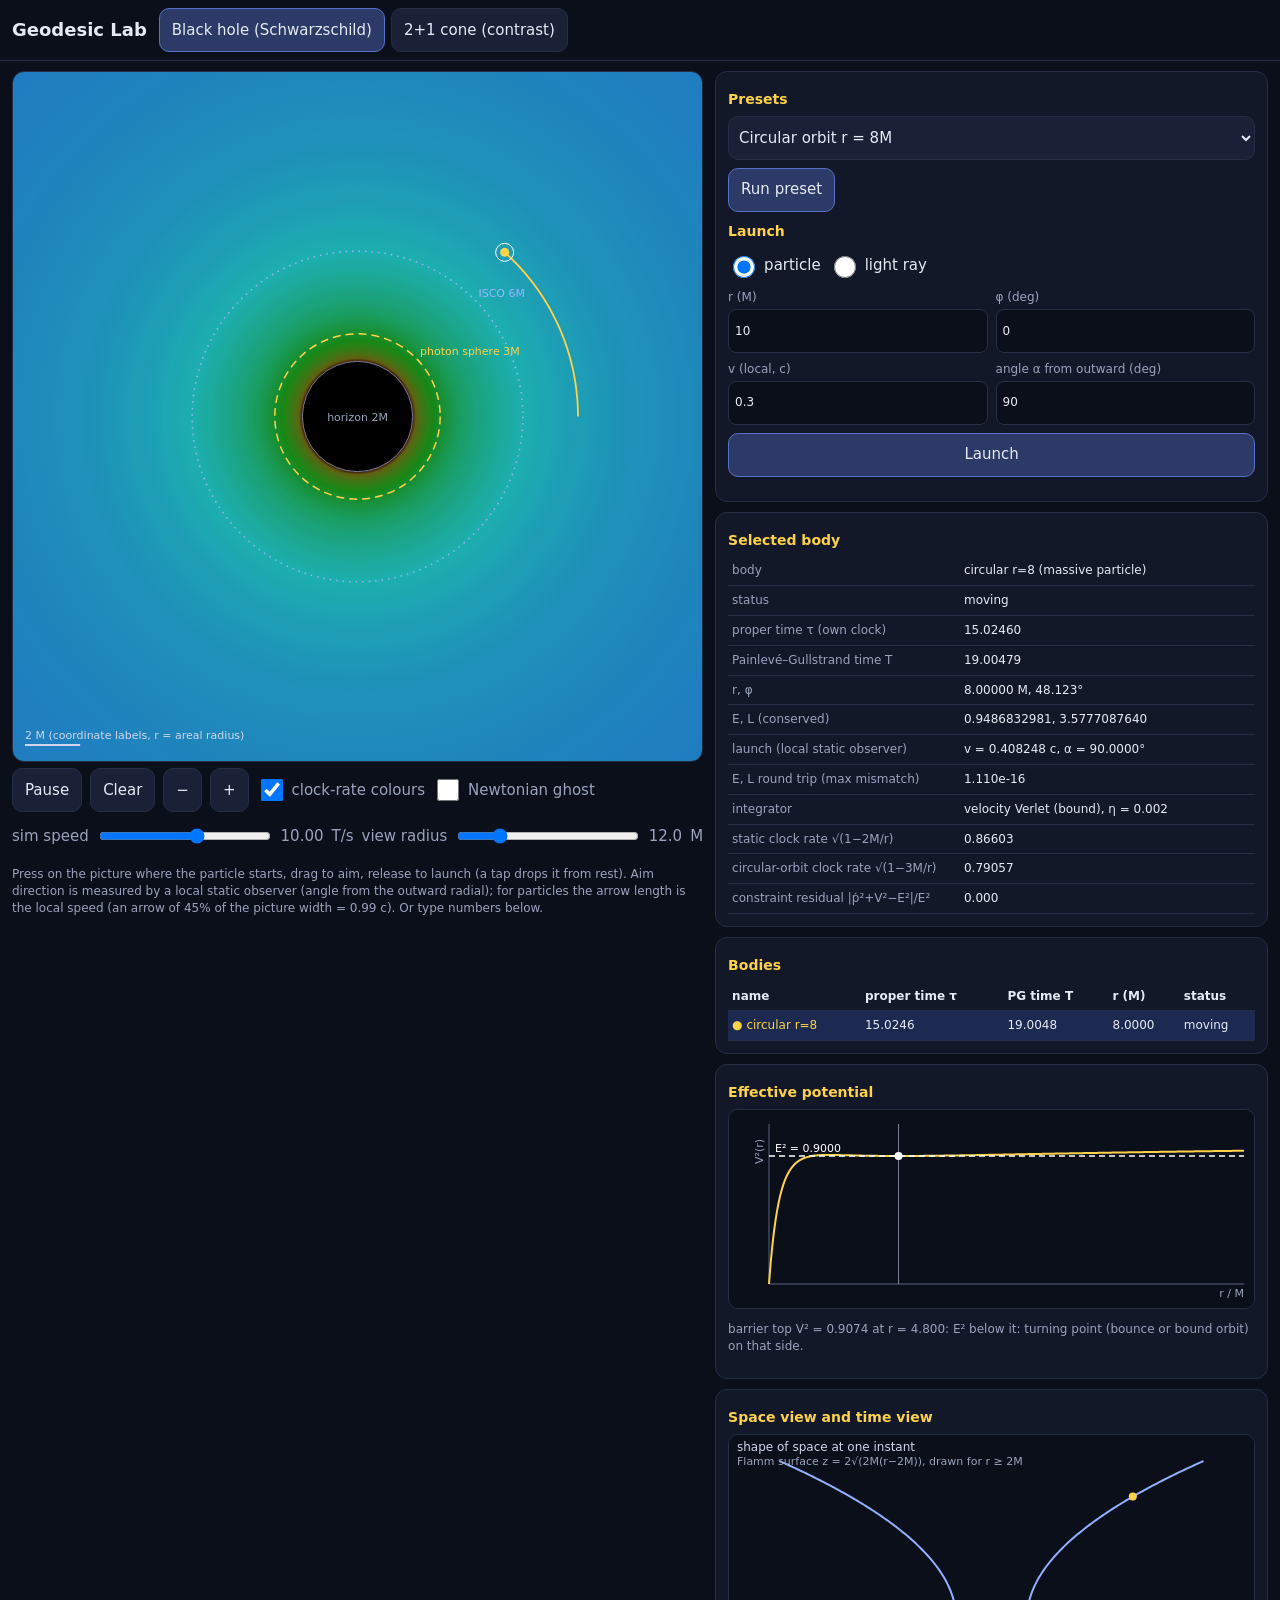
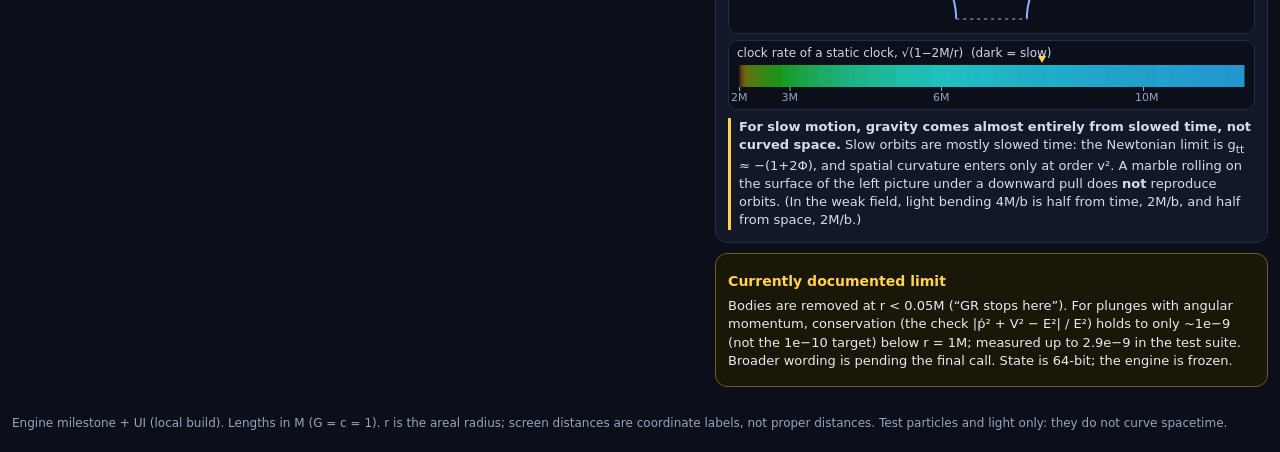
==== index.html @ 3dfef765 "step6: UI v1 (index.html, ui/*.js, style.css), headless smoke test + screenshots, asserts re-run (0 " ====
<!DOCTYPE html>
<html lang="en">
<head>
<meta charset="utf-8">
<meta name="viewport" content="width=device-width, initial-scale=1, viewport-fit=cover">
<title>Geodesic Lab: Schwarzschild orbits, light bending, horizon crossing</title>
<link rel="icon" href="data:,">
<link rel="stylesheet" href="style.css">
</head>
<body>
<header>
  <h1>Geodesic Lab</h1>
  <nav class="tabs" role="tablist">
    <button id="tab-bh" class="tab on" role="tab">Black hole (Schwarzschild)</button>
    <button id="tab-cone" class="tab" role="tab">2+1 cone (contrast)</button>
  </nav>
</header>

<main id="bh">
  <section class="stage">
    <canvas id="main" aria-label="top-down view in r and phi"></canvas>
    <div class="row bar">
      <button id="pause" class="btn">Pause</button>
      <button id="clear" class="btn">Clear</button>
      <button id="zoomout" class="btn" aria-label="zoom out">&minus;</button>
      <button id="zoomin" class="btn" aria-label="zoom in">+</button>
      <label class="tog"><input type="checkbox" id="clockmap" checked> clock-rate colours</label>
      <label class="tog"><input type="checkbox" id="ghost"> Newtonian ghost</label>
    </div>
    <div class="row bar">
      <label class="grow">sim speed <input type="range" id="speed" min="-1.5" max="2.8" step="0.01" value="1"> <span id="speedv"></span> T/s</label>
      <label class="grow">view radius <input type="range" id="view" min="0.5" max="3.3" step="0.01" value="1.2"> <span id="viewv"></span> M</label>
    </div>
    <p class="hint">Press on the picture where the particle starts, drag to aim, release to launch (a tap drops it from rest). Aim direction is measured by a local static observer (angle from the outward radial); for particles the arrow length is the local speed (an arrow of 45% of the picture width = 0.99 c). Or type numbers below.</p>
  </section>

  <section class="side">
    <div class="card">
      <h2>Presets</h2>
      <div class="row"><select id="preset"></select><button id="runpreset" class="btn primary">Run preset</button></div>
      <h2>Launch</h2>
      <div class="row kind"><label><input type="radio" name="kind" value="massive" checked> particle</label><label><input type="radio" name="kind" value="light"> light ray</label></div>
      <div class="grid4">
        <label>r (M) <input type="number" id="in-r" value="10" step="0.5" min="2.01"></label>
        <label>&phi; (deg) <input type="number" id="in-phi" value="0" step="5"></label>
        <label id="lab-v">v (local, c) <input type="number" id="in-v" value="0.3" step="0.05" min="0" max="0.99"></label>
        <label>angle &alpha; from outward (deg) <input type="number" id="in-alpha" value="90" step="5"></label>
      </div>
      <button id="launch" class="btn primary wide">Launch</button>
    </div>

    <div class="card" id="readout">
      <h2>Selected body</h2>
      <div id="ro"></div>
    </div>

    <div class="card">
      <h2>Bodies</h2>
      <table id="bodies"><thead><tr><th>name</th><th>proper time &tau;</th><th>PG time T</th><th>r (M)</th><th>status</th></tr></thead><tbody></tbody></table>
    </div>

    <div class="card">
      <h2>Effective potential</h2>
      <canvas id="pot" class="panel"></canvas>
      <p id="potnote" class="small"></p>
    </div>

    <div class="card">
      <h2>Space view and time view</h2>
      <canvas id="flamm" class="panel"></canvas>
      <canvas id="clock" class="panel strip"></canvas>
      <p class="caption"><b>For slow motion, gravity comes almost entirely from slowed time, not curved space.</b> Slow orbits are mostly slowed time: the Newtonian limit is g<sub>tt</sub> &asymp; &minus;(1+2&Phi;), and spatial curvature enters only at order v&sup2;. A marble rolling on the surface of the left picture under a downward pull does <b>not</b> reproduce orbits. (In the weak field, light bending 4M/b is half from time, 2M/b, and half from space, 2M/b.)</p>
    </div>

    <div class="card limit" id="limit">
      <h2>Currently documented limit</h2>
      <p>Bodies are removed at r &lt; 0.05M (&ldquo;GR stops here&rdquo;). For plunges with angular momentum, conservation (the check |&#7765;&sup2; + V&sup2; &minus; E&sup2;| / E&sup2;) holds to only ~1e&minus;9 (not the 1e&minus;10 target) below r = 1M; measured up to 2.9e&minus;9 in the test suite. Broader wording is pending the final call. State is 64-bit; the engine is frozen.</p>
    </div>
  </section>
</main>

<main id="cone" hidden>
  <section class="stage">
    <div class="two"><canvas id="cone-cone" class="panel big"></canvas><canvas id="cone-plane" class="panel big"></canvas></div>
    <div class="row bar">
      <button id="cone-play" class="btn">Pause</button>
      <label class="grow">mass m (G = 1) <input type="range" id="cone-m" min="0.02" max="0.12" step="0.002" value="0.08"> <span id="cone-mv"></span></label>
      <label class="grow">ray offset b <input type="range" id="cone-b" min="1" max="6" step="0.1" value="3"> <span id="cone-bv"></span></label>
    </div>
  </section>
  <section class="side">
    <div class="card"><h2>2+1 gravity: no pull, only lensing</h2><div id="cone-ro"></div>
      <p class="small">A point mass m in 2+1 gravity leaves space flat everywhere except at m. Cut a wedge of deficit angle &delta; = 8&pi;Gm and glue its edges: a cone. Geodesics are straight lines on the unrolled plane. Particles at rest stay at rest (green dots do not move), there is no horizon, no static-clock slowdown (clock rate 1 everywhere), no orbits. Two parallel rays passing either side of m cross: lensing without a pull. Range shown: &delta; &lt; &pi; so the rays meet the wedge ahead.</p></div>
  </section>
</main>

<footer class="small">Engine milestone + UI (local build). Lengths in M (G = c = 1). r is the areal radius; screen distances are coordinate labels, not proper distances. Test particles and light only: they do not curve spacetime.</footer>

<script src="src/engine.js"></script>
<script src="ui/ref_values.js"></script>
<script src="ui/sim.js"></script>
<script src="ui/draw.js"></script>
<script src="ui/cone.js"></script>
<script src="ui/app.js"></script>
</body>
</html>
---- style.css ----
:root { --bg:#0b0f1a; --card:#121827; --line:#262e45; --fg:#e6eaf5; --dim:#9aa3bd; --acc:#ffd24a; }
* { box-sizing: border-box; }
html, body { margin:0; background:var(--bg); color:var(--fg); font:15px/1.4 system-ui,-apple-system,"Segoe UI",Roboto,sans-serif; -webkit-text-size-adjust:100%; }
header { display:flex; align-items:center; gap:12px; flex-wrap:wrap; padding:8px 12px; padding-top:max(8px, env(safe-area-inset-top)); border-bottom:1px solid var(--line); }
h1 { font-size:18px; margin:0; }
h2 { font-size:14px; margin:10px 0 6px; color:var(--acc); }
.tabs { display:flex; gap:6px; flex-wrap:wrap; }
.tab, .btn { min-height:44px; padding:8px 12px; border-radius:10px; border:1px solid var(--line); background:#1a2136; color:var(--fg); font:inherit; cursor:pointer; touch-action:manipulation; }
.tab.on, .btn.primary { background:#2b3a66; border-color:#5870c7; }
.btn.wide { width:100%; margin-top:8px; }
main { display:grid; grid-template-columns:minmax(0,1.25fr) minmax(300px,1fr); gap:12px; padding:10px 12px; }
main[hidden] { display:none; }
.stage, .side { min-width:0; }
canvas#main { width:100%; aspect-ratio:1/1; max-height:78vh; background:#05070d; border:1px solid var(--line); border-radius:12px; touch-action:none; display:block; }
.panel { width:100%; height:200px; display:block; background:var(--bg); border:1px solid var(--line); border-radius:10px; margin:6px 0; }
.panel.strip { height:70px; }
.panel.big { height:340px; }
.two { display:grid; grid-template-columns:1fr 1fr; gap:8px; }
.card { background:var(--card); border:1px solid var(--line); border-radius:12px; padding:8px 12px 12px; margin-bottom:10px; }
.row { display:flex; gap:8px; align-items:center; flex-wrap:wrap; margin:6px 0; }
.bar .grow { flex:1 1 220px; flex-wrap:wrap; display:flex; gap:8px; align-items:center; color:var(--dim); }
.bar input[type=range] { flex:1; min-width:90px; height:32px; }
.tog { display:flex; align-items:center; gap:6px; min-height:44px; color:var(--dim); }
.tog input, .kind input { width:22px; height:22px; }
.kind label { display:flex; align-items:center; gap:6px; min-height:36px; }
select { flex:1; min-height:44px; background:#1a2136; color:var(--fg); border:1px solid var(--line); border-radius:10px; padding:6px; font:inherit; max-width:100%; }
.grid4 { display:grid; grid-template-columns:1fr 1fr; gap:8px; }
.grid4 label { display:flex; flex-direction:column; gap:3px; font-size:12px; color:var(--dim); }
input[type=number] { min-height:44px; background:#0b0f1a; color:var(--fg); border:1px solid var(--line); border-radius:8px; padding:6px; font:inherit; width:100%; }
.hint, .small, footer { color:var(--dim); font-size:12px; }
.caption { font-size:13px; color:#d7dcec; border-left:3px solid var(--acc); padding-left:8px; margin:8px 0 0; }
.limit { border-color:#7a5a1a; background:#1a1608; }
.limit p { margin:4px 0; font-size:13px; }
table { width:100%; border-collapse:collapse; font-size:12px; }
th, td { text-align:left; padding:6px 4px; border-bottom:1px solid var(--line); }
tr.sel td { background:#1c2a52; }
tbody tr { cursor:pointer; }
#ro table td:first-child { color:var(--dim); width:44%; }
#ro .note { font-size:12px; color:#ffcf8a; margin-top:6px; }
footer { padding:8px 12px 20px; }
@media (max-width: 820px) { main { grid-template-columns:minmax(0,1fr); } .two { grid-template-columns:1fr; } .panel.big { height:300px; } canvas#main { max-height:70vh; } }
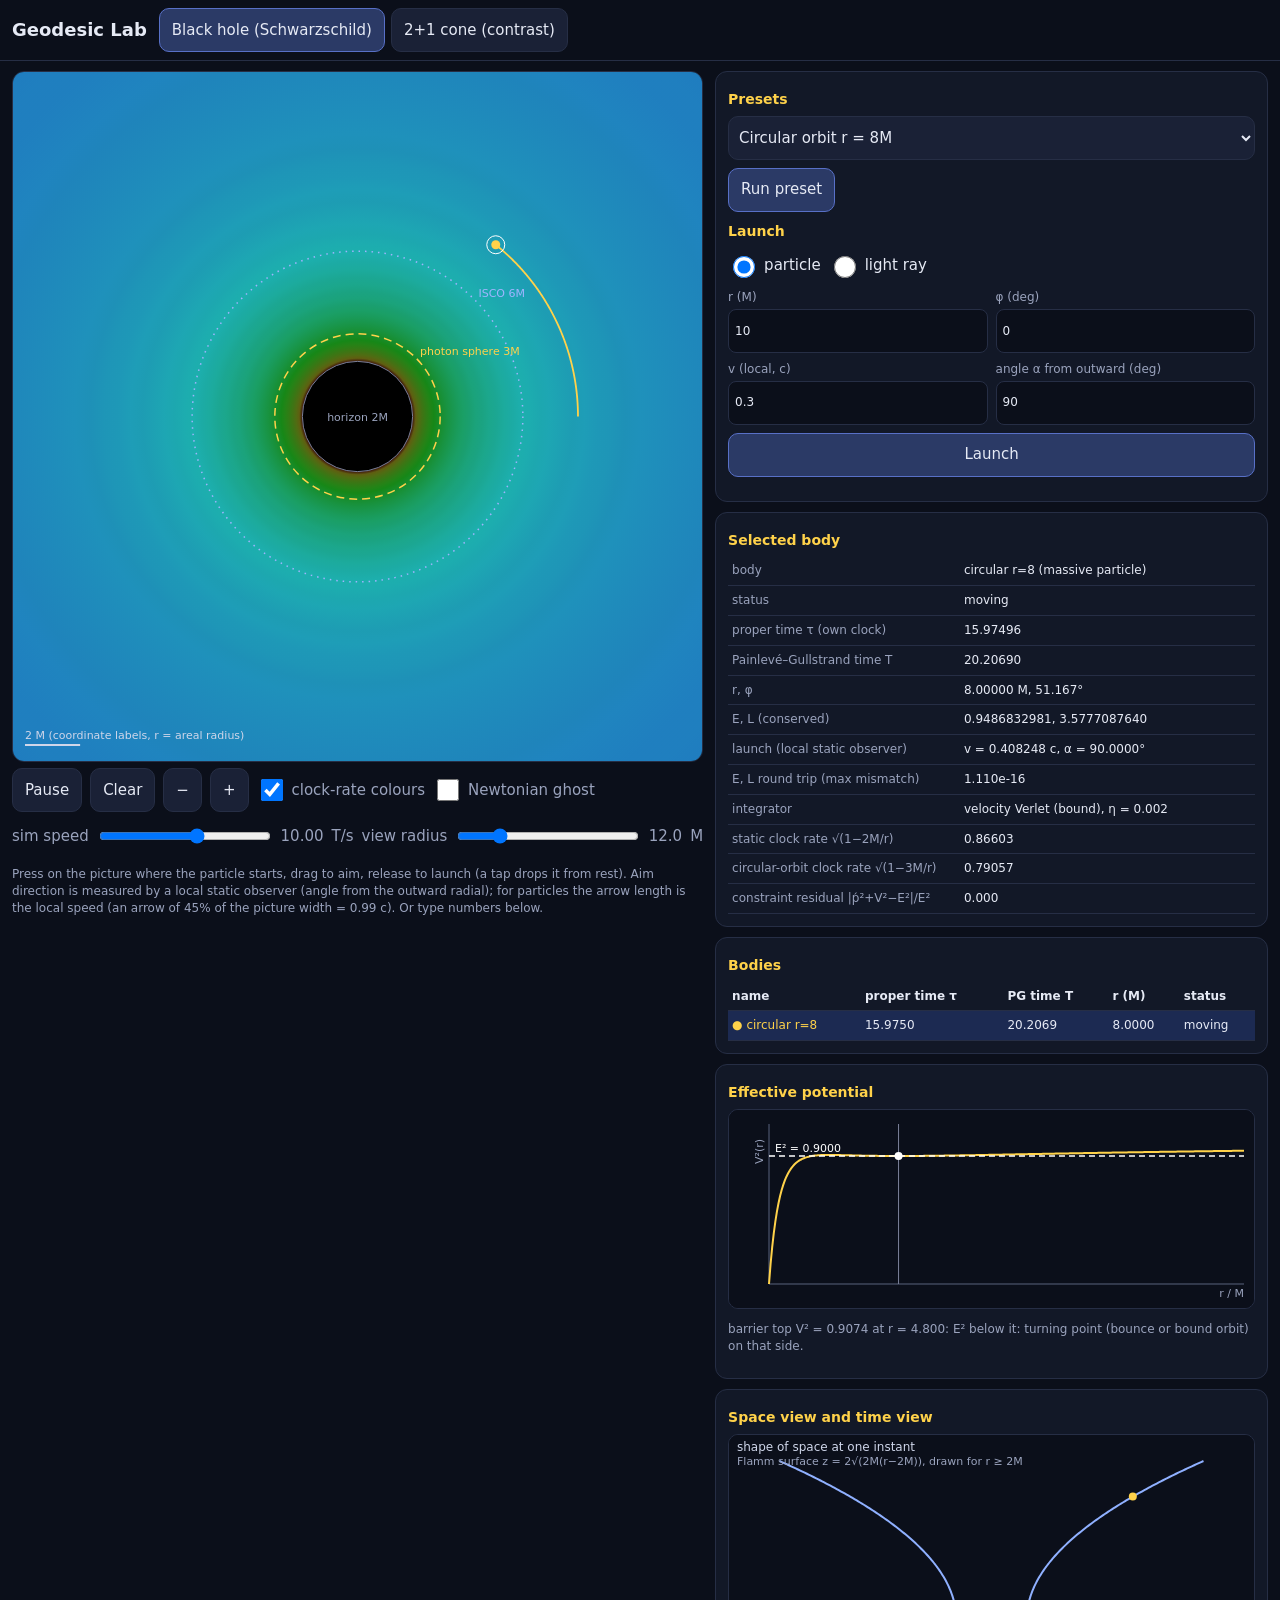
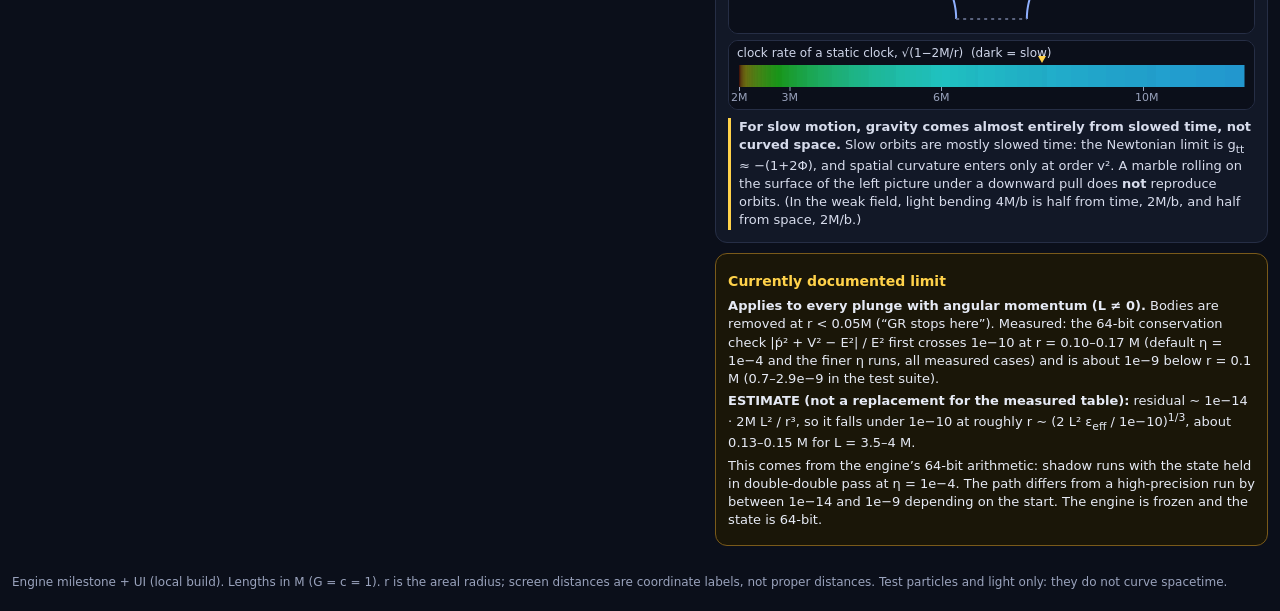
==== commit c2bdae9a: "step7: limit-card wording (measured + labelled estimate), cone delta<pi display-choice text, README;" ====
--- a/index.html
+++ b/index.html
@@ -74,7 +74,9 @@
 
     <div class="card limit" id="limit">
       <h2>Currently documented limit</h2>
-      <p>Bodies are removed at r &lt; 0.05M (&ldquo;GR stops here&rdquo;). For plunges with angular momentum, conservation (the check |&#7765;&sup2; + V&sup2; &minus; E&sup2;| / E&sup2;) holds to only ~1e&minus;9 (not the 1e&minus;10 target) below r = 1M; measured up to 2.9e&minus;9 in the test suite. Broader wording is pending the final call. State is 64-bit; the engine is frozen.</p>
+      <p><b>Applies to every plunge with angular momentum (L &ne; 0).</b> Bodies are removed at r &lt; 0.05M (&ldquo;GR stops here&rdquo;). Measured: the 64-bit conservation check |&#7765;&sup2; + V&sup2; &minus; E&sup2;| / E&sup2; first crosses 1e&minus;10 at r = 0.10&ndash;0.17 M (default &eta; = 1e&minus;4 and the finer &eta; runs, all measured cases) and is about 1e&minus;9 below r = 0.1 M (0.7&ndash;2.9e&minus;9 in the test suite).</p>
+      <p><b>ESTIMATE (not a replacement for the measured table):</b> residual &sim; 1e&minus;14 &middot; 2M L&sup2; / r&sup3;, so it falls under 1e&minus;10 at roughly r &sim; (2 L&sup2; &epsilon;<sub>eff</sub> / 1e&minus;10)<sup>1/3</sup>, about 0.13&ndash;0.15 M for L = 3.5&ndash;4 M.</p>
+      <p>This comes from the engine&rsquo;s 64-bit arithmetic: shadow runs with the state held in double-double pass at &eta; = 1e&minus;4. The path differs from a high-precision run by between 1e&minus;14 and 1e&minus;9 depending on the start. The engine is frozen and the state is 64-bit.</p>
     </div>
   </section>
 </main>
@@ -90,7 +92,7 @@
   </section>
   <section class="side">
     <div class="card"><h2>2+1 gravity: no pull, only lensing</h2><div id="cone-ro"></div>
-      <p class="small">A point mass m in 2+1 gravity leaves space flat everywhere except at m. Cut a wedge of deficit angle &delta; = 8&pi;Gm and glue its edges: a cone. Geodesics are straight lines on the unrolled plane. Particles at rest stay at rest (green dots do not move), there is no horizon, no static-clock slowdown (clock rate 1 everywhere), no orbits. Two parallel rays passing either side of m cross: lensing without a pull. Range shown: &delta; &lt; &pi; so the rays meet the wedge ahead.</p></div>
+      <p class="small">A point mass m in 2+1 gravity leaves space flat everywhere except at m. Cut a wedge of deficit angle &delta; = 8&pi;Gm and glue its edges: a cone. Geodesics are straight lines on the unrolled plane. Particles at rest stay at rest (green dots do not move), there is no horizon, no static-clock slowdown (clock rate 1 everywhere), no orbits. Two parallel rays passing either side of m cross: lensing without a pull. The &delta; &lt; &pi; range of the slider is a display choice (so the rays meet the wedge ahead); larger deficit angles, up to 2&pi;, are still valid 2+1 physics.</p></div>
   </section>
 </main>
 
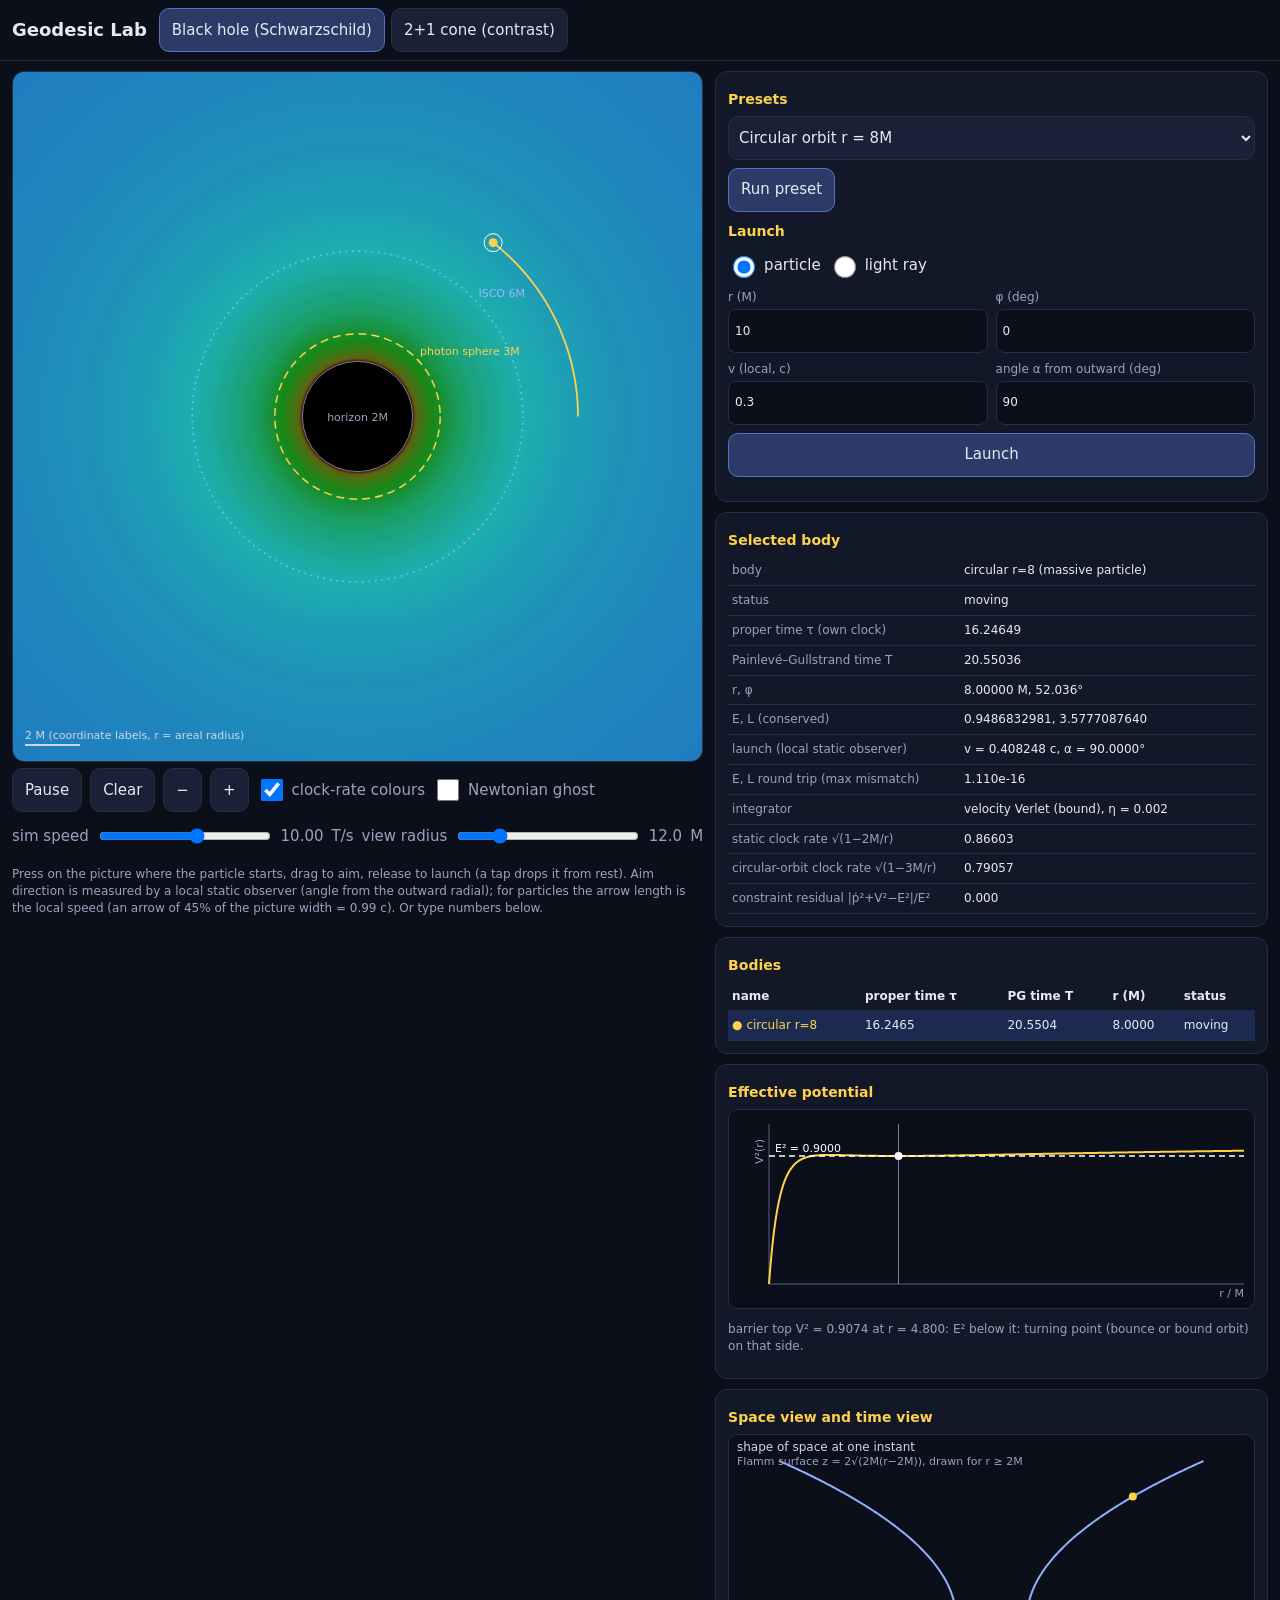
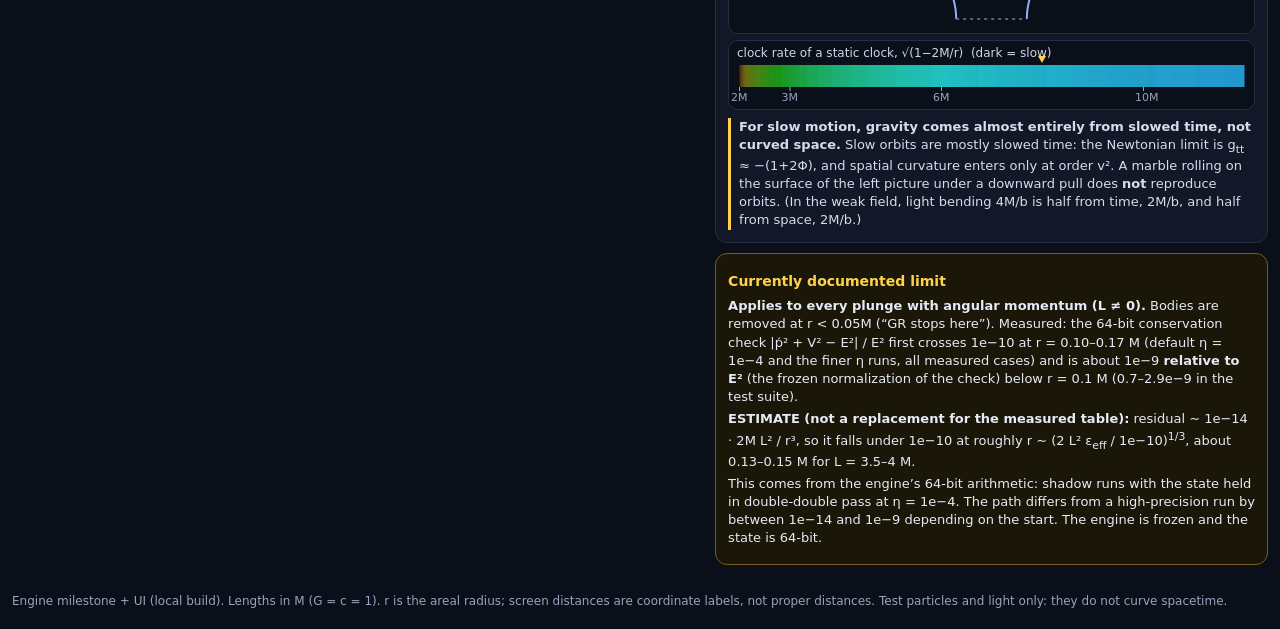
==== commit 85ae43ee: "step8: plunge residual plots redrawn (shadow vs 64-bit), playback-independence check + J asserts, sp" ====
--- a/index.html
+++ b/index.html
@@ -74,7 +74,7 @@
 
     <div class="card limit" id="limit">
       <h2>Currently documented limit</h2>
-      <p><b>Applies to every plunge with angular momentum (L &ne; 0).</b> Bodies are removed at r &lt; 0.05M (&ldquo;GR stops here&rdquo;). Measured: the 64-bit conservation check |&#7765;&sup2; + V&sup2; &minus; E&sup2;| / E&sup2; first crosses 1e&minus;10 at r = 0.10&ndash;0.17 M (default &eta; = 1e&minus;4 and the finer &eta; runs, all measured cases) and is about 1e&minus;9 below r = 0.1 M (0.7&ndash;2.9e&minus;9 in the test suite).</p>
+      <p><b>Applies to every plunge with angular momentum (L &ne; 0).</b> Bodies are removed at r &lt; 0.05M (&ldquo;GR stops here&rdquo;). Measured: the 64-bit conservation check |&#7765;&sup2; + V&sup2; &minus; E&sup2;| / E&sup2; first crosses 1e&minus;10 at r = 0.10&ndash;0.17 M (default &eta; = 1e&minus;4 and the finer &eta; runs, all measured cases) and is about 1e&minus;9 <b>relative to E&sup2;</b> (the frozen normalization of the check) below r = 0.1 M (0.7&ndash;2.9e&minus;9 in the test suite).</p>
       <p><b>ESTIMATE (not a replacement for the measured table):</b> residual &sim; 1e&minus;14 &middot; 2M L&sup2; / r&sup3;, so it falls under 1e&minus;10 at roughly r &sim; (2 L&sup2; &epsilon;<sub>eff</sub> / 1e&minus;10)<sup>1/3</sup>, about 0.13&ndash;0.15 M for L = 3.5&ndash;4 M.</p>
       <p>This comes from the engine&rsquo;s 64-bit arithmetic: shadow runs with the state held in double-double pass at &eta; = 1e&minus;4. The path differs from a high-precision run by between 1e&minus;14 and 1e&minus;9 depending on the start. The engine is frozen and the state is 64-bit.</p>
     </div>
